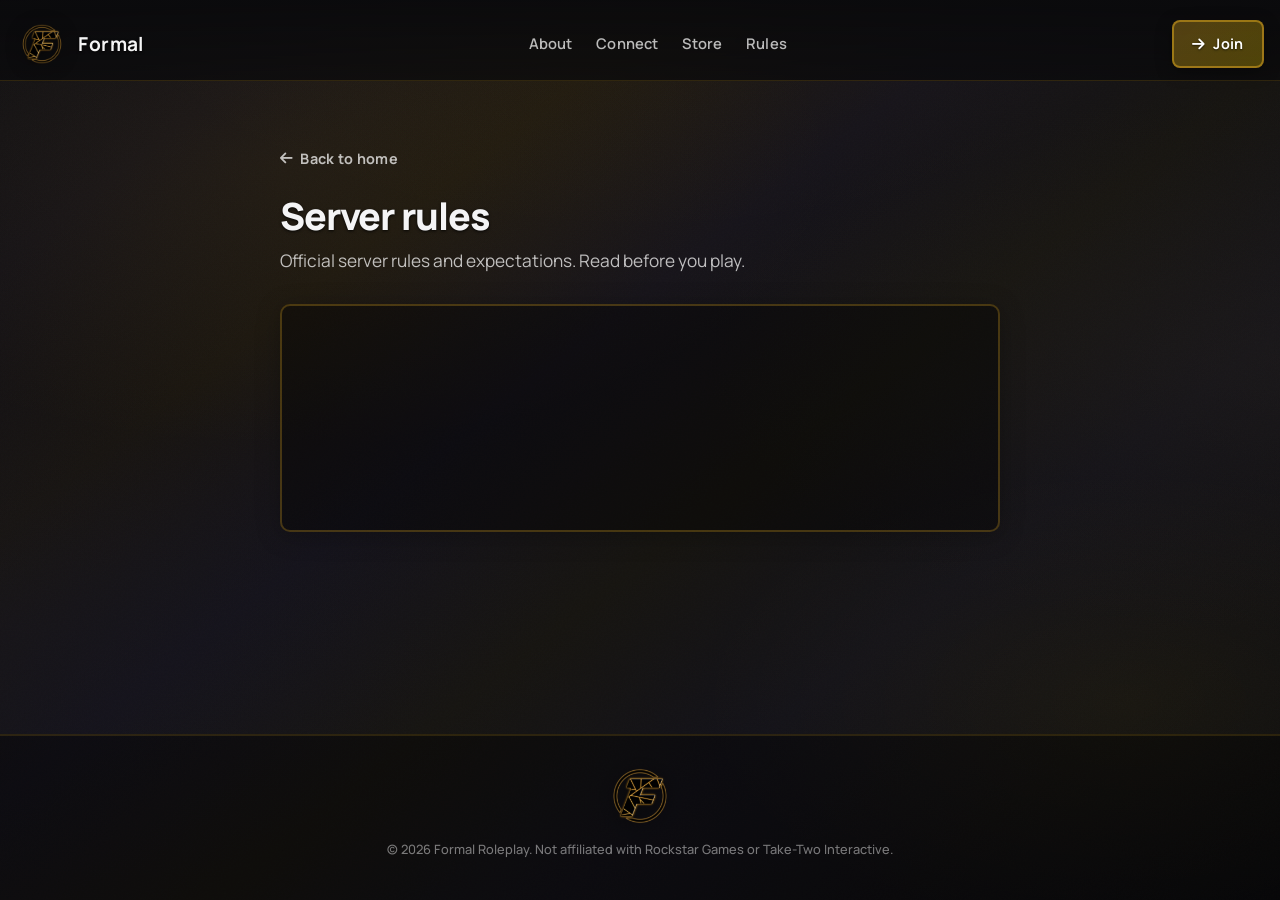
==== rules.html @ 228bdda8 "Initial commit" ====
<!DOCTYPE html>
<html lang="en">
<head>
    <meta charset="UTF-8">
    <meta name="viewport" content="width=device-width, initial-scale=1.0">
    <title>Rules — Formal</title>
    <link rel="preconnect" href="https://fonts.googleapis.com">
    <link rel="preconnect" href="https://fonts.gstatic.com" crossorigin>
    <link href="https://fonts.googleapis.com/css2?family=Manrope:wght@300;400;500;600;700;800&display=swap" rel="stylesheet">
    <link rel="stylesheet" href="https://cdnjs.cloudflare.com/ajax/libs/font-awesome/6.4.0/css/all.min.css">
    <link rel="stylesheet" href="styles.css">
</head>
<body>
    <div class="page-bg" aria-hidden="true"></div>
    <div class="grain" aria-hidden="true"></div>

    <header class="site-header">
        <a class="brand" href="index.html">
            <img src="formal-logo.png" alt="Formal" class="brand-logo" width="140" height="56" decoding="async">
            <span class="brand-text">Formal</span>
        </a>
        <nav class="nav" aria-label="Primary">
            <a href="index.html#about">About</a>
            <a href="index.html#connect">Connect</a>
            <a href="https://formal-roleplay.tebex.io/" target="_blank" rel="noopener noreferrer">Store</a>
            <a href="rules.html" aria-current="page">Rules</a>
        </nav>
        <a class="btn btn-primary nav-cta" href="index.html#connect"><i class="fas fa-arrow-right"></i> Join</a>
    </header>

    <main class="rules-page" id="top">
        <section class="section">
            <div class="section-inner rules-inner">
                <a class="rules-back" href="index.html"><i class="fas fa-arrow-left"></i> Back to home</a>
                <h1 class="page-title">Server rules</h1>
                <p class="section-intro rules-lead">Official server rules and expectations. Read before you play.</p>
                <div class="rules-panel">
                    <div class="rules-panel__body"></div>
                </div>
            </div>
        </section>
    </main>

    <footer class="site-footer">
        <div class="footer-inner">
            <img src="formal-logo.png" alt="" class="footer-logo" decoding="async">
            <p class="footer-copy">&copy; <span id="y"></span> Formal Roleplay. Not affiliated with Rockstar Games or Take-Two Interactive.</p>
        </div>
    </footer>
    <script src="main.js"></script>
</body>
</html>
---- styles.css ----
:root {
    --gold: rgb(218, 165, 32);
    --gold-bright: rgb(255, 215, 0);
    --gold-dim: rgba(218, 165, 32, 0.35);
    --surface-0: rgba(20, 20, 25, 0.92);
    --surface-1: rgba(30, 30, 40, 0.88);
    --surface-2: rgba(0, 0, 0, 0.35);
    --text: #f4f4f5;
    --text-muted: rgba(255, 255, 255, 0.72);
    --border: rgba(255, 215, 0, 0.28);
    --radius-lg: 15px;
    --radius-md: 10px;
    --radius-sm: 8px;
    --font-sans: "Manrope", system-ui, sans-serif;
    --shadow-panel: 0 8px 32px rgba(0, 0, 0, 0.35), 0 2px 8px rgba(0, 0, 0, 0.2),
        inset 0 1px 0 rgba(255, 215, 0, 0.12), 0 0 24px rgba(255, 215, 0, 0.06);
    --hero-surface: #0c0b09;
    --hero-ink: #faf8f5;
    --hero-ink-soft: rgba(250, 248, 245, 0.7);
    --hero-line: rgba(218, 165, 32, 0.35);
    --hero-accent: rgb(255, 215, 0);
    --hero-accent-deep: rgb(218, 165, 32);
    --safe-x: max(1rem, env(safe-area-inset-left, 0px));
    --safe-r: max(1rem, env(safe-area-inset-right, 0px));
    --safe-t: max(0.5rem, env(safe-area-inset-top, 0px));
    --safe-b: max(0.5rem, env(safe-area-inset-bottom, 0px));
}

* {
    margin: 0;
    padding: 0;
    box-sizing: border-box;
}

html {
    scroll-behavior: smooth;
}

body {
    font-family: var(--font-sans);
    font-weight: 400;
    color: var(--text);
    background: #0a0a0c;
    min-height: 100vh;
    min-height: 100dvh;
    line-height: 1.6;
    overflow-x: hidden;
    text-rendering: optimizeLegibility;
    -webkit-font-smoothing: antialiased;
    display: flex;
    flex-direction: column;
}

main {
    flex: 1 0 auto;
    width: 100%;
}

.page-bg {
    flex: none;
    position: fixed;
    inset: 0;
    z-index: -2;
    background:
        radial-gradient(ellipse 100% 80% at 50% -10%, rgba(218, 165, 32, 0.06), transparent 45%),
        radial-gradient(ellipse 90% 60% at 100% 40%, rgba(40, 35, 28, 0.35), transparent 50%),
        radial-gradient(ellipse 85% 55% at 0% 70%, rgba(22, 22, 32, 0.4), transparent 52%),
        linear-gradient(
            142deg,
            #0e0e12 0%,
            #121016 14%,
            #18140f 28%,
            #14121a 42%,
            #161410 56%,
            #121118 70%,
            #0f0e11 84%,
            #0a0a0d 100%
        );
}

.page-bg::after {
    content: "";
    position: absolute;
    inset: 0;
    background: radial-gradient(ellipse 75% 55% at 22% 18%, rgba(218, 165, 32, 0.07), transparent 58%),
        radial-gradient(ellipse 65% 50% at 88% 78%, rgba(255, 215, 0, 0.045), transparent 52%);
    pointer-events: none;
}

.grain {
    flex: none;
    position: fixed;
    inset: 0;
    z-index: -1;
    opacity: 0.018;
    background-image: url("data:image/svg+xml,%3Csvg viewBox='0 0 512 512' xmlns='http://www.w3.org/2000/svg'%3E%3Cfilter id='n'%3E%3CfeTurbulence type='fractalNoise' baseFrequency='0.32' numOctaves='3' stitchTiles='stitch'/%3E%3C/filter%3E%3Crect width='100%25' height='100%25' filter='url(%23n)'/%3E%3C/svg%3E");
    background-size: 280px 280px;
    pointer-events: none;
}

a {
    color: inherit;
    text-decoration: none;
}

.site-header {
    flex-shrink: 0;
    position: sticky;
    top: 0;
    z-index: 100;
    display: flex;
    align-items: center;
    justify-content: space-between;
    flex-wrap: wrap;
    gap: 0.75rem 1rem;
    padding: calc(0.75rem + var(--safe-t)) var(--safe-r) 0.75rem var(--safe-x);
    background: linear-gradient(180deg, rgba(10, 10, 12, 0.95), rgba(10, 10, 12, 0.75));
    border-bottom: 1px solid rgba(218, 165, 32, 0.18);
    backdrop-filter: blur(12px);
}

.brand {
    display: flex;
    align-items: center;
    gap: 0.65rem;
}

.brand-logo {
    height: 40px;
    width: auto;
    object-fit: contain;
    filter: drop-shadow(0 2px 8px rgba(0, 0, 0, 0.5));
}

.brand-text {
    font-family: var(--font-sans);
    font-size: 1.2rem;
    font-weight: 700;
    letter-spacing: 0.02em;
    text-shadow: 0 1px 3px rgba(0, 0, 0, 0.8);
}

.nav {
    display: flex;
    align-items: center;
    gap: clamp(0.65rem, 2vw, 1.5rem);
    flex-wrap: wrap;
    justify-content: center;
    flex: 1;
}

.nav a {
    font-size: clamp(0.8rem, 2.2vw, 0.92rem);
    font-weight: 600;
    letter-spacing: 0.01em;
    color: var(--text-muted);
    transition: color 0.2s ease, text-shadow 0.2s ease;
    white-space: nowrap;
}

.nav a:hover {
    color: var(--text);
    text-shadow: 0 0 12px rgba(255, 215, 0, 0.25);
}

.nav-cta {
    font-family: var(--font-sans);
    font-size: 0.82rem;
    font-weight: 700;
    letter-spacing: 0.02em;
    padding: 0.55rem 1.05rem;
    min-height: 44px;
}

.btn {
    display: inline-flex;
    align-items: center;
    justify-content: center;
    gap: 0.5rem;
    padding: 0.65rem 1.15rem;
    border-radius: var(--radius-sm);
    font-family: var(--font-sans);
    font-size: 0.9rem;
    font-weight: 700;
    letter-spacing: 0.02em;
    cursor: pointer;
    border: 2px solid transparent;
    transition: transform 0.2s ease, box-shadow 0.2s ease, background 0.2s ease, border-color 0.2s ease;
    min-height: 44px;
}

.btn-lg {
    padding: 0.9rem 1.5rem;
    font-size: 0.95rem;
    border-radius: var(--radius-md);
}

.btn-primary {
    background: linear-gradient(135deg, rgba(218, 165, 32, 0.35) 0%, rgba(255, 215, 0, 0.28) 100%);
    border-color: rgba(218, 165, 32, 0.55);
    color: #fff;
    box-shadow: 0 4px 16px rgba(0, 0, 0, 0.35);
    text-shadow: 0 1px 2px rgba(0, 0, 0, 0.6);
}

.btn-primary:hover {
    transform: translateY(-2px);
    border-color: rgba(218, 165, 32, 0.85);
    box-shadow: 0 8px 24px rgba(0, 0, 0, 0.45), 0 0 24px rgba(218, 165, 32, 0.25);
}

.btn-outline {
    background: rgba(0, 0, 0, 0.35);
    border-color: var(--gold-dim);
    color: var(--text);
}

.btn-outline:hover {
    background: rgba(0, 0, 0, 0.5);
    border-color: rgba(218, 165, 32, 0.55);
    box-shadow: 0 0 16px rgba(218, 165, 32, 0.15);
    transform: translateY(-2px);
}

.hero-modern {
    position: relative;
    isolation: isolate;
    min-height: min(92vh, 880px);
    display: flex;
    align-items: center;
    padding: calc(2rem + var(--safe-t)) var(--safe-r) calc(3rem + var(--safe-b)) var(--safe-x);
    overflow-x: hidden;
    overflow-y: visible;
    background: var(--hero-surface);
    color: var(--hero-ink);
}

.hero-modern__ambient {
    position: absolute;
    inset: 0;
    z-index: 0;
    background:
        radial-gradient(ellipse 120% 80% at 12% 8%, rgba(218, 165, 32, 0.16), transparent 52%),
        radial-gradient(ellipse 90% 70% at 92% 88%, rgba(255, 215, 0, 0.08), transparent 48%),
        linear-gradient(165deg, #080706 0%, #12100c 42%, #0c0b09 100%);
}

.hero-modern__grid {
    position: absolute;
    inset: 0;
    z-index: 0;
    opacity: 0.55;
    background-image:
        repeating-linear-gradient(
            0deg,
            transparent,
            transparent 83px,
            rgba(218, 165, 32, 0.045) 83px,
            rgba(218, 165, 32, 0.045) 84px
        ),
        repeating-linear-gradient(
            90deg,
            transparent,
            transparent 83px,
            rgba(218, 165, 32, 0.045) 83px,
            rgba(218, 165, 32, 0.045) 84px
        );
    mask-image: linear-gradient(to bottom, rgba(0, 0, 0, 0.95) 0%, rgba(0, 0, 0, 0.75) 45%, transparent 78%);
    filter: blur(0.35px);
    transform: translateZ(0);
}

.hero-modern__inner {
    position: relative;
    z-index: 1;
    width: 100%;
    max-width: 1120px;
    margin: 0 auto;
    display: grid;
    grid-template-columns: 1fr;
    gap: clamp(2rem, 5vw, 3.5rem);
    align-items: center;
    animation: hero-in 0.85s cubic-bezier(0.22, 1, 0.36, 1) both;
}

@keyframes hero-in {
    from {
        opacity: 0;
        transform: translateY(20px);
    }
    to {
        opacity: 1;
        transform: translateY(0);
    }
}

@media (min-width: 900px) {
    .hero-modern__inner {
        grid-template-columns: minmax(0, 1.05fr) minmax(0, 0.95fr);
        gap: 3rem;
    }
}

.hero-modern__copy {
    max-width: 36rem;
}

.hero-modern__tag {
    display: inline-flex;
    align-items: center;
    gap: 0.5rem;
    font-family: var(--font-sans);
    font-size: 0.72rem;
    font-weight: 700;
    letter-spacing: 0.14em;
    text-transform: uppercase;
    color: var(--hero-ink-soft);
    margin-bottom: 1.25rem;
}

.hero-modern__tag-dot {
    width: 6px;
    height: 6px;
    border-radius: 50%;
    background: linear-gradient(135deg, var(--hero-accent-deep), var(--hero-accent));
    box-shadow: 0 0 14px rgba(255, 215, 0, 0.45);
}

.hero-modern__title {
    font-family: var(--font-sans);
    font-weight: 800;
    letter-spacing: -0.045em;
    line-height: 0.95;
    margin-bottom: 1.1rem;
}

.hero-modern__title-pre {
    display: block;
    font-size: clamp(1.35rem, 3.5vw, 1.65rem);
    font-weight: 600;
    letter-spacing: -0.02em;
    color: var(--hero-ink-soft);
    margin-bottom: 0.35rem;
}

.hero-modern__title-main {
    display: block;
    font-size: clamp(3.1rem, 12vw, 4.75rem);
    background: linear-gradient(120deg, #fffef9 8%, #f5e6c8 35%, rgb(255, 215, 0) 68%, rgb(218, 165, 32) 100%);
    background-size: 140% 140%;
    -webkit-background-clip: text;
    background-clip: text;
    color: transparent;
    filter: drop-shadow(0 12px 36px rgba(0, 0, 0, 0.55));
}

@supports not (background-clip: text) {
    .hero-modern__title-main {
        color: var(--hero-ink);
        background: none;
        filter: none;
    }
}

.hero-modern__lead {
    font-family: var(--font-sans);
    font-size: clamp(1rem, 2.4vw, 1.125rem);
    font-weight: 400;
    line-height: 1.65;
    color: var(--hero-ink-soft);
    max-width: 38ch;
    margin-bottom: 1.75rem;
}

.hero-modern__actions {
    display: flex;
    flex-wrap: wrap;
    gap: 0.65rem;
    margin-bottom: 1.75rem;
}

.btn-hero {
    display: inline-flex;
    align-items: center;
    justify-content: center;
    gap: 0.5rem;
    font-family: var(--font-sans);
    font-size: 0.92rem;
    font-weight: 700;
    letter-spacing: 0.03em;
    padding: 0.9rem 1.35rem;
    min-height: 48px;
    border-radius: 999px;
    border: 1px solid transparent;
    transition: transform 0.2s ease, box-shadow 0.2s ease, background 0.2s ease, border-color 0.2s ease, color 0.2s ease;
}

.btn-hero--solid {
    background: linear-gradient(135deg, rgba(218, 165, 32, 0.95) 0%, rgba(255, 215, 0, 0.92) 100%);
    color: #1a1408;
    box-shadow: 0 10px 36px rgba(0, 0, 0, 0.4), 0 0 24px rgba(218, 165, 32, 0.2);
}

.btn-hero--solid:hover {
    transform: translateY(-2px);
    box-shadow: 0 16px 44px rgba(0, 0, 0, 0.45), 0 0 32px rgba(255, 215, 0, 0.25);
}

.btn-hero--ghost {
    background: rgba(0, 0, 0, 0.4);
    color: var(--hero-ink);
    border-color: var(--hero-line);
    backdrop-filter: blur(8px);
}

.btn-hero--ghost:hover {
    border-color: rgba(255, 215, 0, 0.55);
    background: rgba(20, 18, 14, 0.65);
    transform: translateY(-2px);
}

.hero-modern__meta {
    list-style: none;
    display: flex;
    flex-wrap: wrap;
    gap: 0.5rem 1rem;
    font-family: var(--font-sans);
    font-size: 0.78rem;
    font-weight: 600;
    letter-spacing: 0.06em;
    text-transform: uppercase;
    color: rgba(245, 230, 200, 0.75);
}

.hero-modern__meta li {
    display: inline-flex;
    align-items: center;
    gap: 0.4rem;
}

.hero-modern__meta li::before {
    content: "";
    width: 4px;
    height: 4px;
    border-radius: 50%;
    background: var(--gold-bright);
    opacity: 0.9;
    box-shadow: 0 0 8px rgba(255, 215, 0, 0.4);
}

.hero-modern__visual {
    display: flex;
    justify-content: center;
    align-items: center;
}

.hero-modern__frame {
    position: relative;
    width: min(100%, 420px);
    margin-bottom: 0;
    padding: 1px;
    border-radius: 24px;
    background: linear-gradient(135deg, rgba(255, 215, 0, 0.45), rgba(218, 165, 32, 0.4), rgba(90, 75, 40, 0.35));
    box-shadow:
        0 24px 64px rgba(0, 0, 0, 0.45),
        0 0 0 1px rgba(255, 215, 0, 0.12) inset;
}

.hero-modern__frame-inner {
    border-radius: 23px;
    background: linear-gradient(165deg, rgba(28, 24, 18, 0.75) 0%, rgba(14, 12, 10, 0.95) 100%);
    padding: clamp(1.75rem, 4vw, 2.5rem);
    display: flex;
    align-items: center;
    justify-content: center;
    min-height: min(42vw, 240px);
}

@media (min-width: 900px) {
    .hero-modern__frame {
        margin-bottom: 1.75rem;
    }

    .hero-modern__frame-inner {
        min-height: 280px;
    }
}

.hero-modern__logo {
    width: 100%;
    max-width: 320px;
    height: auto;
    object-fit: contain;
    filter: drop-shadow(0 8px 32px rgba(0, 0, 0, 0.4));
}

.hero-modern__frame-caption {
    position: absolute;
    left: 50%;
    bottom: -0.5rem;
    transform: translate(-50%, 100%);
    font-family: var(--font-sans);
    font-size: 0.7rem;
    font-weight: 600;
    letter-spacing: 0.2em;
    text-transform: uppercase;
    color: rgba(218, 165, 32, 0.75);
    white-space: nowrap;
}

@media (max-width: 899px) {
    .hero-modern__visual {
        order: -1;
    }

    .hero-modern__frame {
        margin-bottom: 0;
        width: min(100%, 360px);
    }

    .hero-modern__frame-caption {
        position: static;
        transform: none;
        text-align: center;
        margin-top: 1rem;
        letter-spacing: 0.16em;
    }
}

.section {
    padding: clamp(2.5rem, 6vw, 4rem) max(var(--safe-x), clamp(1rem, 4vw, 2.5rem));
}

.section-alt {
    background: linear-gradient(180deg, rgba(0, 0, 0, 0.2), rgba(0, 0, 0, 0.35));
    border-top: 1px solid rgba(218, 165, 32, 0.12);
    border-bottom: 1px solid rgba(218, 165, 32, 0.12);
}

.section-inner {
    max-width: 960px;
    margin: 0 auto;
}

.section-title {
    font-family: var(--font-sans);
    font-size: clamp(1.6rem, 3.2vw, 2.05rem);
    font-weight: 800;
    letter-spacing: -0.03em;
    line-height: 1.2;
    text-shadow: 0 1px 3px rgba(0, 0, 0, 0.8);
    margin-bottom: 0.75rem;
}

.section-intro {
    font-family: var(--font-sans);
    color: var(--text-muted);
    font-size: clamp(0.98rem, 2vw, 1.08rem);
    max-width: 60ch;
    margin-bottom: 2rem;
    font-weight: 400;
    line-height: 1.65;
}

.card-grid {
    display: grid;
    grid-template-columns: 1fr;
    gap: 1rem;
}

@media (min-width: 640px) {
    .card-grid {
        grid-template-columns: repeat(3, 1fr);
    }
}

.feature-card {
    padding: 1.35rem;
    background: rgba(0, 0, 0, 0.35);
    border: 2px solid rgba(218, 165, 32, 0.28);
    border-radius: var(--radius-md);
    transition: border-color 0.25s ease, box-shadow 0.25s ease, transform 0.25s ease;
}

.feature-card:hover {
    border-color: rgba(218, 165, 32, 0.55);
    box-shadow: 0 8px 28px rgba(0, 0, 0, 0.4), 0 0 20px rgba(218, 165, 32, 0.12);
    transform: translateY(-3px);
}

.feature-icon {
    width: 44px;
    height: 44px;
    display: flex;
    align-items: center;
    justify-content: center;
    margin-bottom: 0.85rem;
    border-radius: var(--radius-sm);
    background: linear-gradient(135deg, rgba(218, 165, 32, 0.25), rgba(255, 215, 0, 0.15));
    border: 1px solid rgba(218, 165, 32, 0.35);
    color: var(--gold-bright);
    font-size: 1.1rem;
}

.feature-card h3 {
    font-family: var(--font-sans);
    font-size: 1.02rem;
    font-weight: 700;
    letter-spacing: -0.01em;
    margin-bottom: 0.45rem;
    text-shadow: 0 1px 2px rgba(0, 0, 0, 0.6);
}

.feature-card p {
    font-family: var(--font-sans);
    font-size: 0.9rem;
    color: var(--text-muted);
    font-weight: 400;
    line-height: 1.55;
}

.text-link {
    color: var(--gold-bright);
    font-weight: 700;
    text-decoration: underline;
    text-decoration-color: rgba(218, 165, 32, 0.55);
    text-underline-offset: 0.2em;
    transition: color 0.2s ease, text-decoration-color 0.2s ease;
}

.text-link:hover {
    color: #fff;
    text-decoration-color: rgba(255, 215, 0, 0.85);
}

.rules-page {
    flex: 1;
    display: flex;
    flex-direction: column;
    min-height: 0;
}

.rules-page .section {
    flex: 1;
}

.rules-inner {
    max-width: 720px;
}

.rules-back {
    display: inline-flex;
    align-items: center;
    gap: 0.45rem;
    font-family: var(--font-sans);
    font-size: 0.9rem;
    font-weight: 700;
    letter-spacing: 0.02em;
    color: var(--text-muted);
    margin-bottom: 1.5rem;
    transition: color 0.2s ease;
}

.rules-back:hover {
    color: var(--gold-bright);
}

.page-title {
    font-family: var(--font-sans);
    font-size: clamp(1.85rem, 4vw, 2.35rem);
    font-weight: 800;
    letter-spacing: -0.03em;
    line-height: 1.15;
    text-shadow: 0 1px 3px rgba(0, 0, 0, 0.8);
    margin-bottom: 0.65rem;
}

.rules-lead {
    margin-bottom: 1.75rem;
    text-align: left;
}

.rules-panel {
    background: rgba(0, 0, 0, 0.35);
    border: 2px solid rgba(218, 165, 32, 0.28);
    border-radius: var(--radius-md);
    box-shadow: 0 4px 24px rgba(0, 0, 0, 0.25);
}

.rules-panel__body {
    min-height: 14rem;
    padding: clamp(1.25rem, 3vw, 1.75rem);
}

.connect-block {
    text-align: center;
}

.connect-block .section-title,
.connect-block .section-intro {
    margin-left: auto;
    margin-right: auto;
}

.connect-actions {
    display: flex;
    flex-wrap: wrap;
    gap: 0.75rem;
    justify-content: center;
    margin-bottom: 1rem;
}

.site-footer {
    flex-shrink: 0;
    padding: 2rem max(var(--safe-x), clamp(1rem, 4vw, 2.5rem)) calc(2rem + var(--safe-b));
    border-top: 2px solid rgba(218, 165, 32, 0.15);
    background: rgba(0, 0, 0, 0.35);
}

.footer-inner {
    max-width: 960px;
    margin: 0 auto;
    display: flex;
    flex-direction: column;
    align-items: center;
    gap: 1rem;
    text-align: center;
}

.footer-logo {
    display: block;
    height: clamp(44px, 10vw, 56px);
    width: auto;
    max-width: min(280px, 88vw);
    object-fit: contain;
    object-position: center;
    opacity: 0.92;
    filter: drop-shadow(0 2px 8px rgba(0, 0, 0, 0.4));
}

.footer-copy {
    font-family: var(--font-sans);
    font-size: 0.8rem;
    font-weight: 500;
    color: rgba(255, 255, 255, 0.45);
    max-width: 40rem;
    line-height: 1.55;
}

@media (max-width: 767px) {
    .nav-cta span {
        display: none;
    }

    .nav-cta {
        padding: 0.5rem 0.75rem;
    }

    .site-header .nav {
        order: 3;
        width: 100%;
        justify-content: center;
        padding-top: 0.45rem;
        border-top: 1px solid rgba(218, 165, 32, 0.12);
    }

    .brand-text {
        font-size: 1.05rem;
    }

    .brand-logo {
        height: 36px;
    }

    .hero-modern {
        min-height: auto;
        padding-top: calc(1.25rem + var(--safe-t));
        padding-bottom: calc(2.75rem + var(--safe-b));
    }

    .hero-modern__inner {
        gap: 1.75rem;
    }

    .hero-modern__actions {
        flex-direction: column;
        align-items: stretch;
    }

    .btn-hero {
        width: 100%;
        max-width: 100%;
    }

    .hero-modern__meta {
        flex-direction: column;
        align-items: flex-start;
        gap: 0.65rem;
    }

    .section-inner {
        padding-left: 0;
        padding-right: 0;
    }

    .connect-actions {
        flex-direction: column;
        align-items: stretch;
    }

    .connect-actions .btn {
        width: 100%;
        justify-content: center;
    }
}

@media (max-width: 380px) {
    .hero-modern__title-main {
        font-size: clamp(2.65rem, 14vw, 3.4rem);
    }

    .nav a {
        font-size: 0.76rem;
    }
}
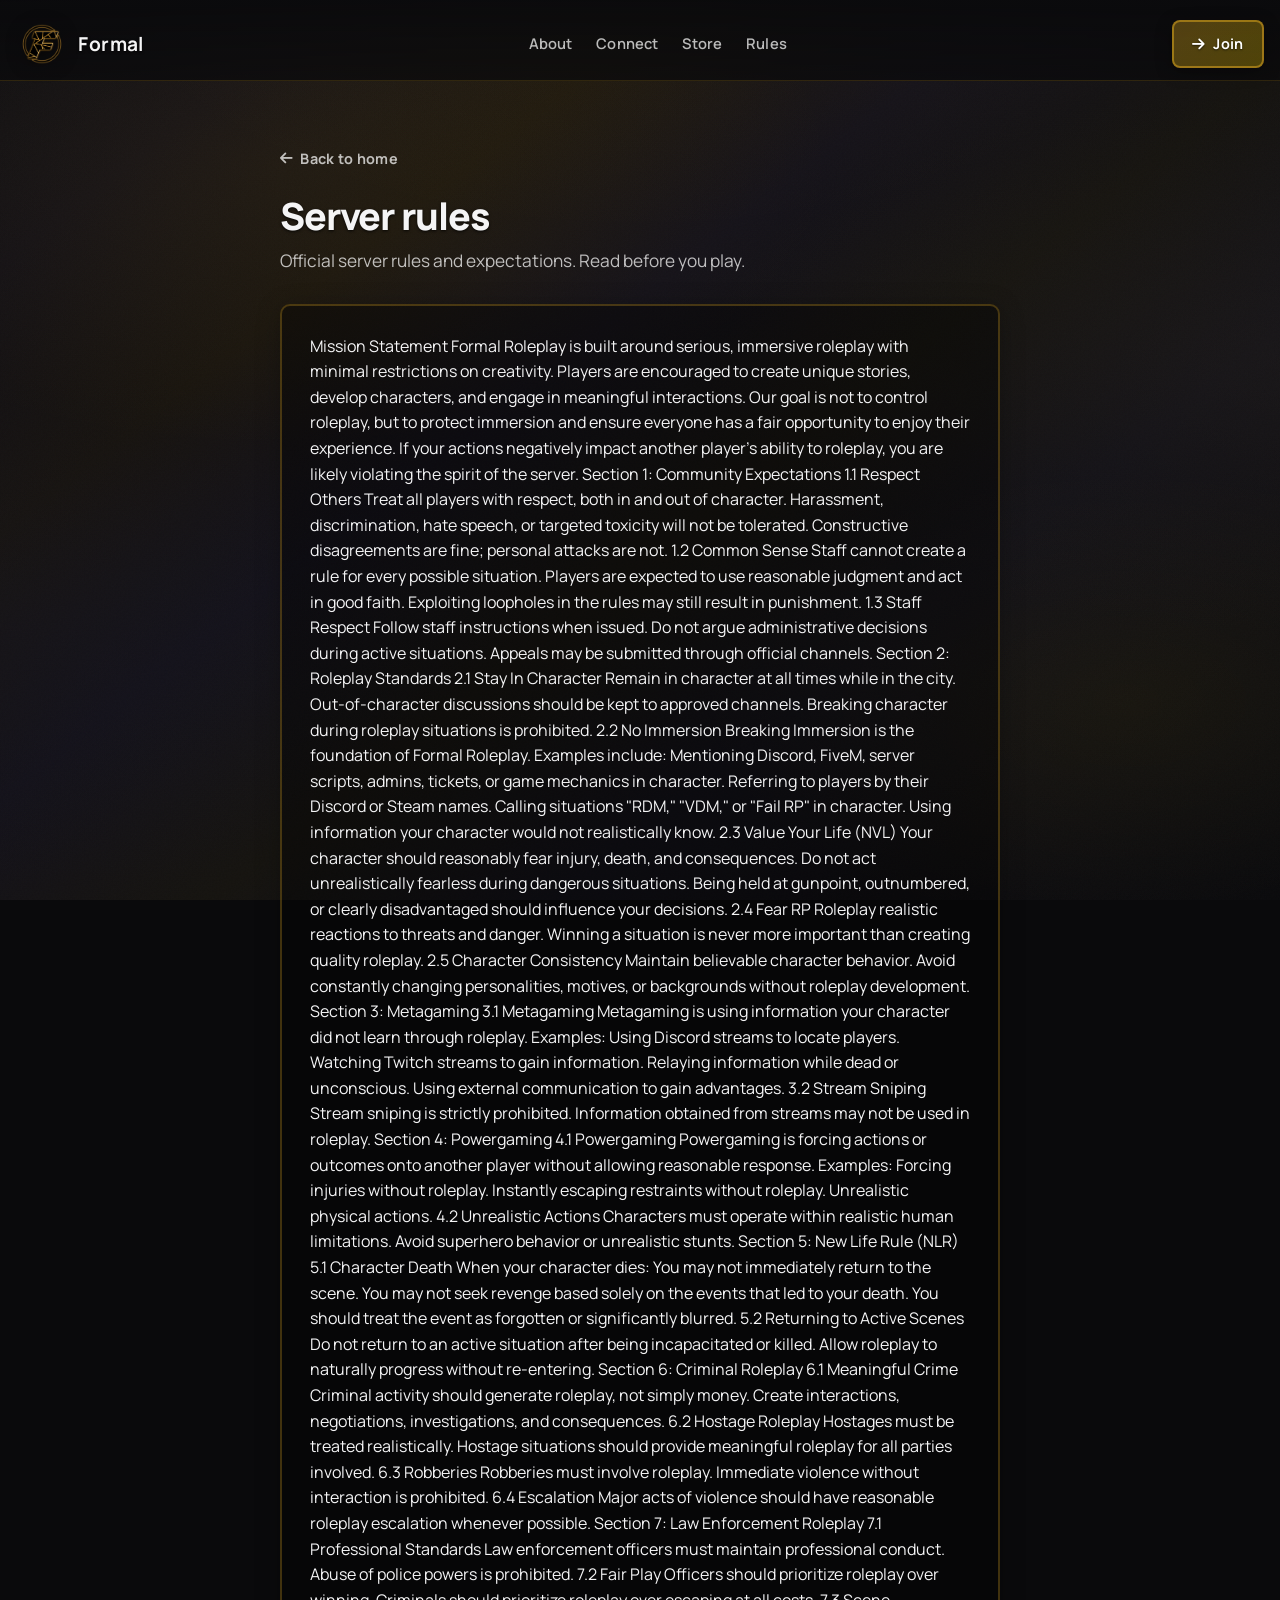
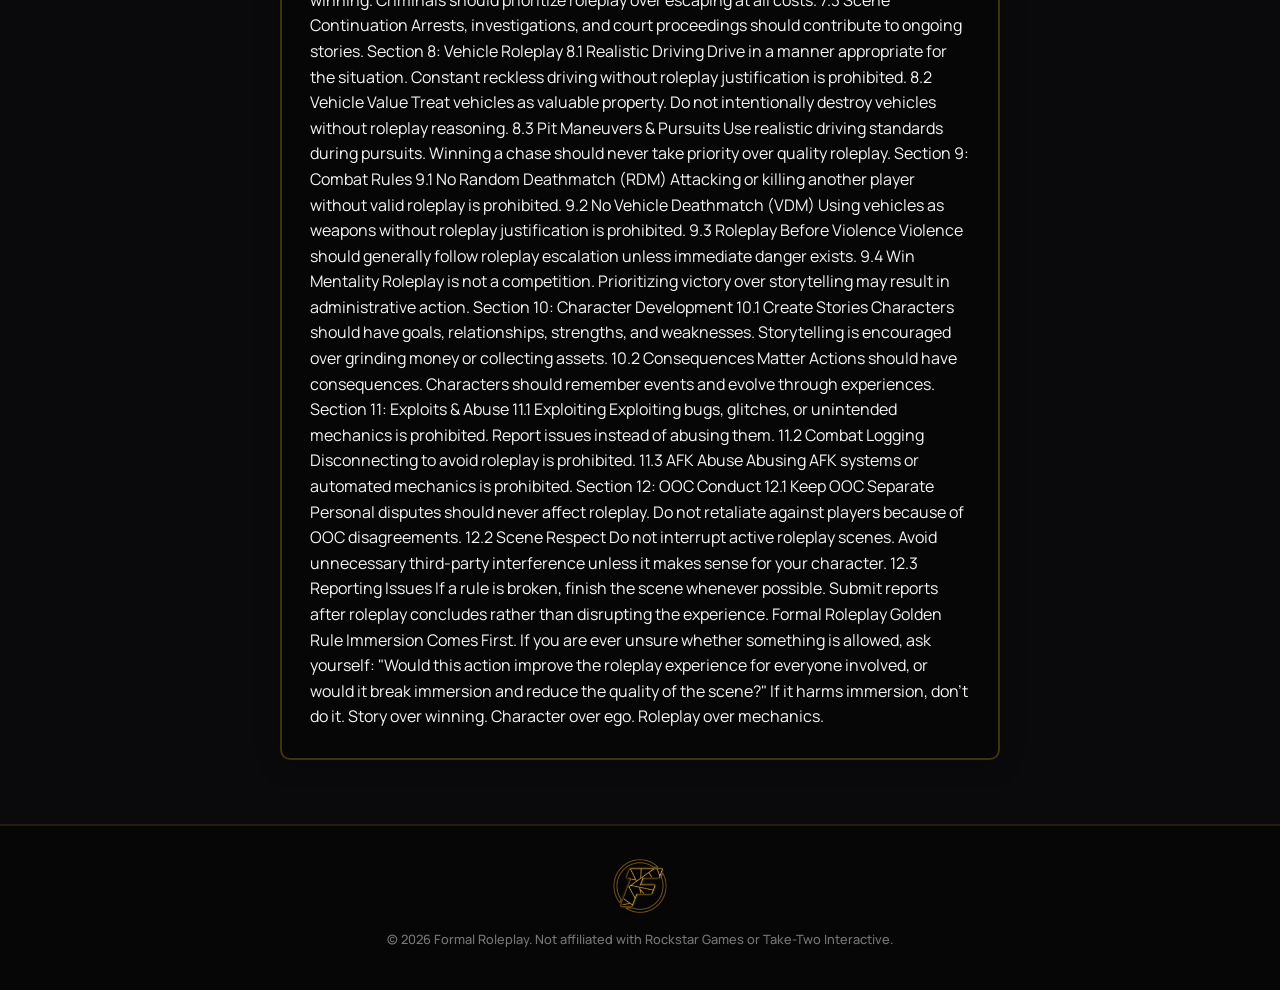
==== commit 80c997ab: "update rules" ====
--- a/rules.html
+++ b/rules.html
@@ -4,6 +4,8 @@
     <meta charset="UTF-8">
     <meta name="viewport" content="width=device-width, initial-scale=1.0">
     <title>Rules — Formal</title>
+    <link rel="icon" type="image/png" href="formal-logo.png">
+    <link rel="apple-touch-icon" href="formal-logo.png">
     <link rel="preconnect" href="https://fonts.googleapis.com">
     <link rel="preconnect" href="https://fonts.gstatic.com" crossorigin>
     <link href="https://fonts.googleapis.com/css2?family=Manrope:wght@300;400;500;600;700;800&display=swap" rel="stylesheet">
@@ -35,7 +37,162 @@
                 <h1 class="page-title">Server rules</h1>
                 <p class="section-intro rules-lead">Official server rules and expectations. Read before you play.</p>
                 <div class="rules-panel">
-                    <div class="rules-panel__body"></div>
+                    <div class="rules-panel__body">
+                        Mission Statement
+                        Formal Roleplay is built around serious, immersive roleplay with minimal restrictions on creativity. Players are encouraged to create unique stories, develop characters, and engage in meaningful interactions. Our goal is not to control roleplay, but to protect immersion and ensure everyone has a fair opportunity to enjoy their experience.
+                        If your actions negatively impact another player's ability to roleplay, you are likely violating the spirit of the server.
+
+                        Section 1: Community Expectations
+                        1.1 Respect Others
+                        Treat all players with respect, both in and out of character.
+                        Harassment, discrimination, hate speech, or targeted toxicity will not be tolerated.
+                        Constructive disagreements are fine; personal attacks are not.
+                        1.2 Common Sense
+                        Staff cannot create a rule for every possible situation.
+                        Players are expected to use reasonable judgment and act in good faith.
+                        Exploiting loopholes in the rules may still result in punishment.
+                        1.3 Staff Respect
+                        Follow staff instructions when issued.
+                        Do not argue administrative decisions during active situations.
+                        Appeals may be submitted through official channels.
+
+                        Section 2: Roleplay Standards
+                        2.1 Stay In Character
+                        Remain in character at all times while in the city.
+                        Out-of-character discussions should be kept to approved channels.
+                        Breaking character during roleplay situations is prohibited.
+                        2.2 No Immersion Breaking
+                        Immersion is the foundation of Formal Roleplay.
+                        Examples include:
+                        Mentioning Discord, FiveM, server scripts, admins, tickets, or game mechanics in character.
+                        Referring to players by their Discord or Steam names.
+                        Calling situations "RDM," "VDM," or "Fail RP" in character.
+                        Using information your character would not realistically know.
+                        2.3 Value Your Life (NVL)
+                        Your character should reasonably fear injury, death, and consequences.
+                        Do not act unrealistically fearless during dangerous situations.
+                        Being held at gunpoint, outnumbered, or clearly disadvantaged should influence your decisions.
+                        2.4 Fear RP
+                        Roleplay realistic reactions to threats and danger.
+                        Winning a situation is never more important than creating quality roleplay.
+                        2.5 Character Consistency
+                        Maintain believable character behavior.
+                        Avoid constantly changing personalities, motives, or backgrounds without roleplay development.
+
+                        Section 3: Metagaming
+                        3.1 Metagaming
+                        Metagaming is using information your character did not learn through roleplay.
+                        Examples:
+                        Using Discord streams to locate players.
+                        Watching Twitch streams to gain information.
+                        Relaying information while dead or unconscious.
+                        Using external communication to gain advantages.
+                        3.2 Stream Sniping
+                        Stream sniping is strictly prohibited.
+                        Information obtained from streams may not be used in roleplay.
+
+                        Section 4: Powergaming
+                        4.1 Powergaming
+                        Powergaming is forcing actions or outcomes onto another player without allowing reasonable response.
+                        Examples:
+                        Forcing injuries without roleplay.
+                        Instantly escaping restraints without roleplay.
+                        Unrealistic physical actions.
+                        4.2 Unrealistic Actions
+                        Characters must operate within realistic human limitations.
+                        Avoid superhero behavior or unrealistic stunts.
+
+                        Section 5: New Life Rule (NLR)
+                        5.1 Character Death
+                        When your character dies:
+                        You may not immediately return to the scene.
+                        You may not seek revenge based solely on the events that led to your death.
+                        You should treat the event as forgotten or significantly blurred.
+                        5.2 Returning to Active Scenes
+                        Do not return to an active situation after being incapacitated or killed.
+                        Allow roleplay to naturally progress without re-entering.
+
+                        Section 6: Criminal Roleplay
+                        6.1 Meaningful Crime
+                        Criminal activity should generate roleplay, not simply money.
+                        Create interactions, negotiations, investigations, and consequences.
+                        6.2 Hostage Roleplay
+                        Hostages must be treated realistically.
+                        Hostage situations should provide meaningful roleplay for all parties involved.
+                        6.3 Robberies
+                        Robberies must involve roleplay.
+                        Immediate violence without interaction is prohibited.
+                        6.4 Escalation
+                        Major acts of violence should have reasonable roleplay escalation whenever possible.
+
+
+                        Section 7: Law Enforcement Roleplay
+                        7.1 Professional Standards
+                        Law enforcement officers must maintain professional conduct.
+                        Abuse of police powers is prohibited.
+                        7.2 Fair Play
+                        Officers should prioritize roleplay over winning.
+                        Criminals should prioritize roleplay over escaping at all costs.
+                        7.3 Scene Continuation
+                        Arrests, investigations, and court proceedings should contribute to ongoing stories.
+
+                        Section 8: Vehicle Roleplay
+                        8.1 Realistic Driving
+                        Drive in a manner appropriate for the situation.
+                        Constant reckless driving without roleplay justification is prohibited.
+                        8.2 Vehicle Value
+                        Treat vehicles as valuable property.
+                        Do not intentionally destroy vehicles without roleplay reasoning.
+                        8.3 Pit Maneuvers & Pursuits
+                        Use realistic driving standards during pursuits.
+                        Winning a chase should never take priority over quality roleplay.
+
+                        Section 9: Combat Rules
+                        9.1 No Random Deathmatch (RDM)
+                        Attacking or killing another player without valid roleplay is prohibited.
+                        9.2 No Vehicle Deathmatch (VDM)
+                        Using vehicles as weapons without roleplay justification is prohibited.
+                        9.3 Roleplay Before Violence
+                        Violence should generally follow roleplay escalation unless immediate danger exists.
+                        9.4 Win Mentality
+                        Roleplay is not a competition.
+                        Prioritizing victory over storytelling may result in administrative action.
+
+                        Section 10: Character Development
+                        10.1 Create Stories
+                        Characters should have goals, relationships, strengths, and weaknesses.
+                        Storytelling is encouraged over grinding money or collecting assets.
+                        10.2 Consequences Matter
+                        Actions should have consequences.
+                        Characters should remember events and evolve through experiences.
+
+                        Section 11: Exploits & Abuse
+                        11.1 Exploiting
+                        Exploiting bugs, glitches, or unintended mechanics is prohibited.
+                        Report issues instead of abusing them.
+                        11.2 Combat Logging
+                        Disconnecting to avoid roleplay is prohibited.
+                        11.3 AFK Abuse
+                        Abusing AFK systems or automated mechanics is prohibited.
+
+                        Section 12: OOC Conduct
+                        12.1 Keep OOC Separate
+                        Personal disputes should never affect roleplay.
+                        Do not retaliate against players because of OOC disagreements.
+                        12.2 Scene Respect
+                        Do not interrupt active roleplay scenes.
+                        Avoid unnecessary third-party interference unless it makes sense for your character.
+                        12.3 Reporting Issues
+                        If a rule is broken, finish the scene whenever possible.
+                        Submit reports after roleplay concludes rather than disrupting the experience.
+
+                        Formal Roleplay Golden Rule
+                        Immersion Comes First.
+                        If you are ever unsure whether something is allowed, ask yourself:
+                        "Would this action improve the roleplay experience for everyone involved, or would it break immersion and reduce the quality of the scene?"
+                        If it harms immersion, don't do it.
+                        Story over winning. Character over ego. Roleplay over mechanics.
+                    </div>
                 </div>
             </div>
         </section>
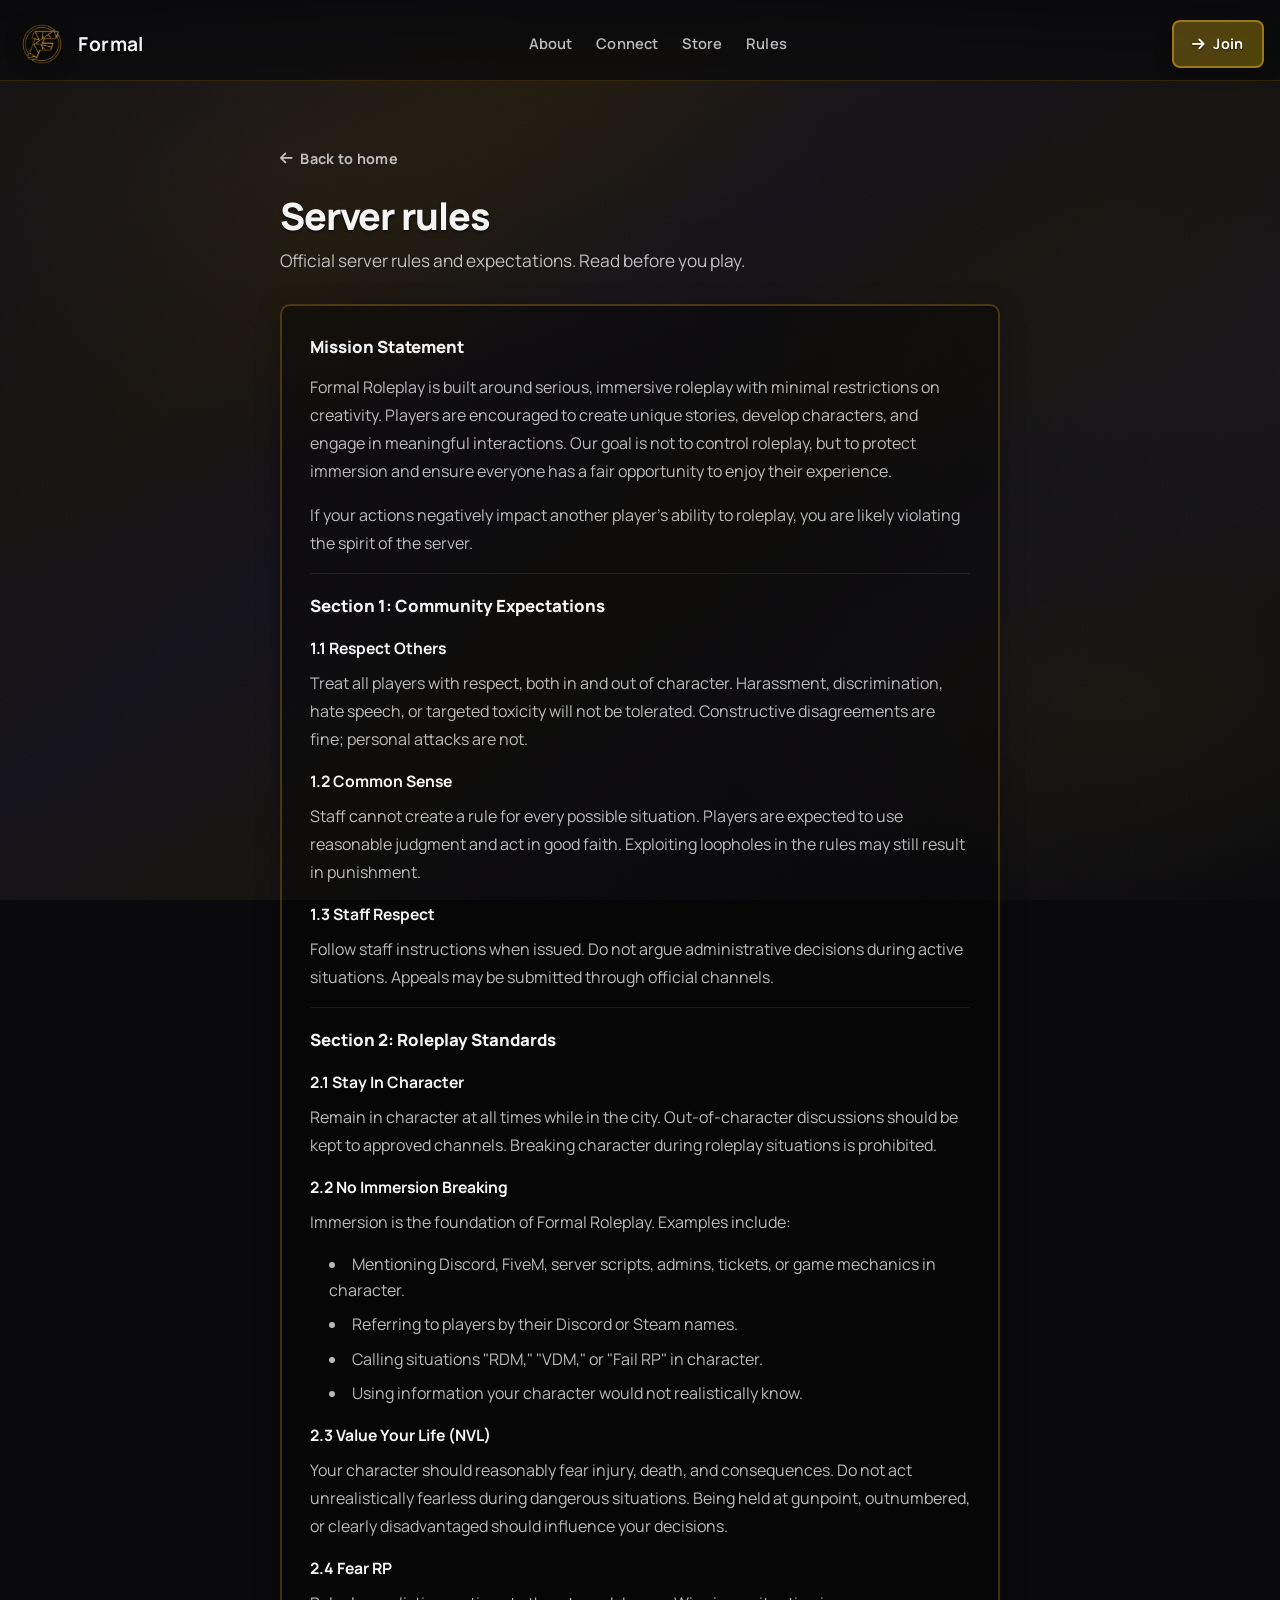
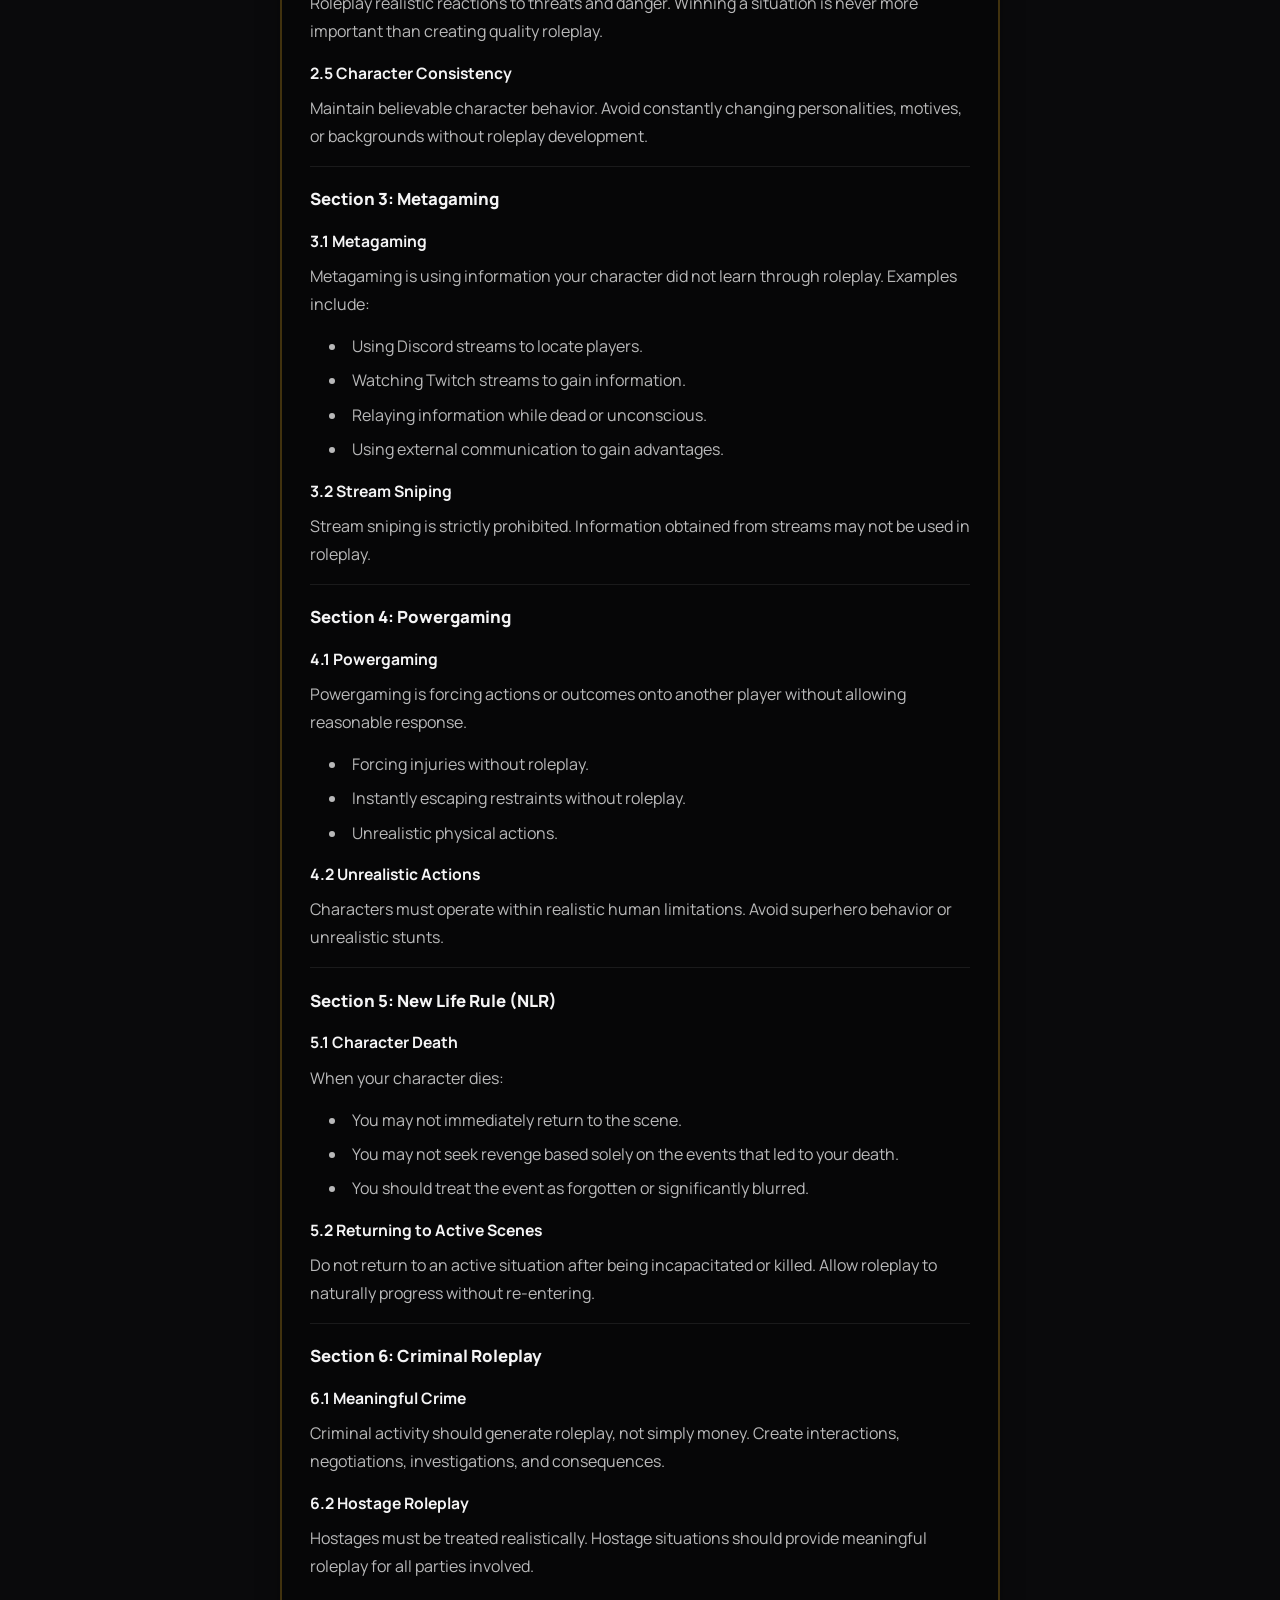
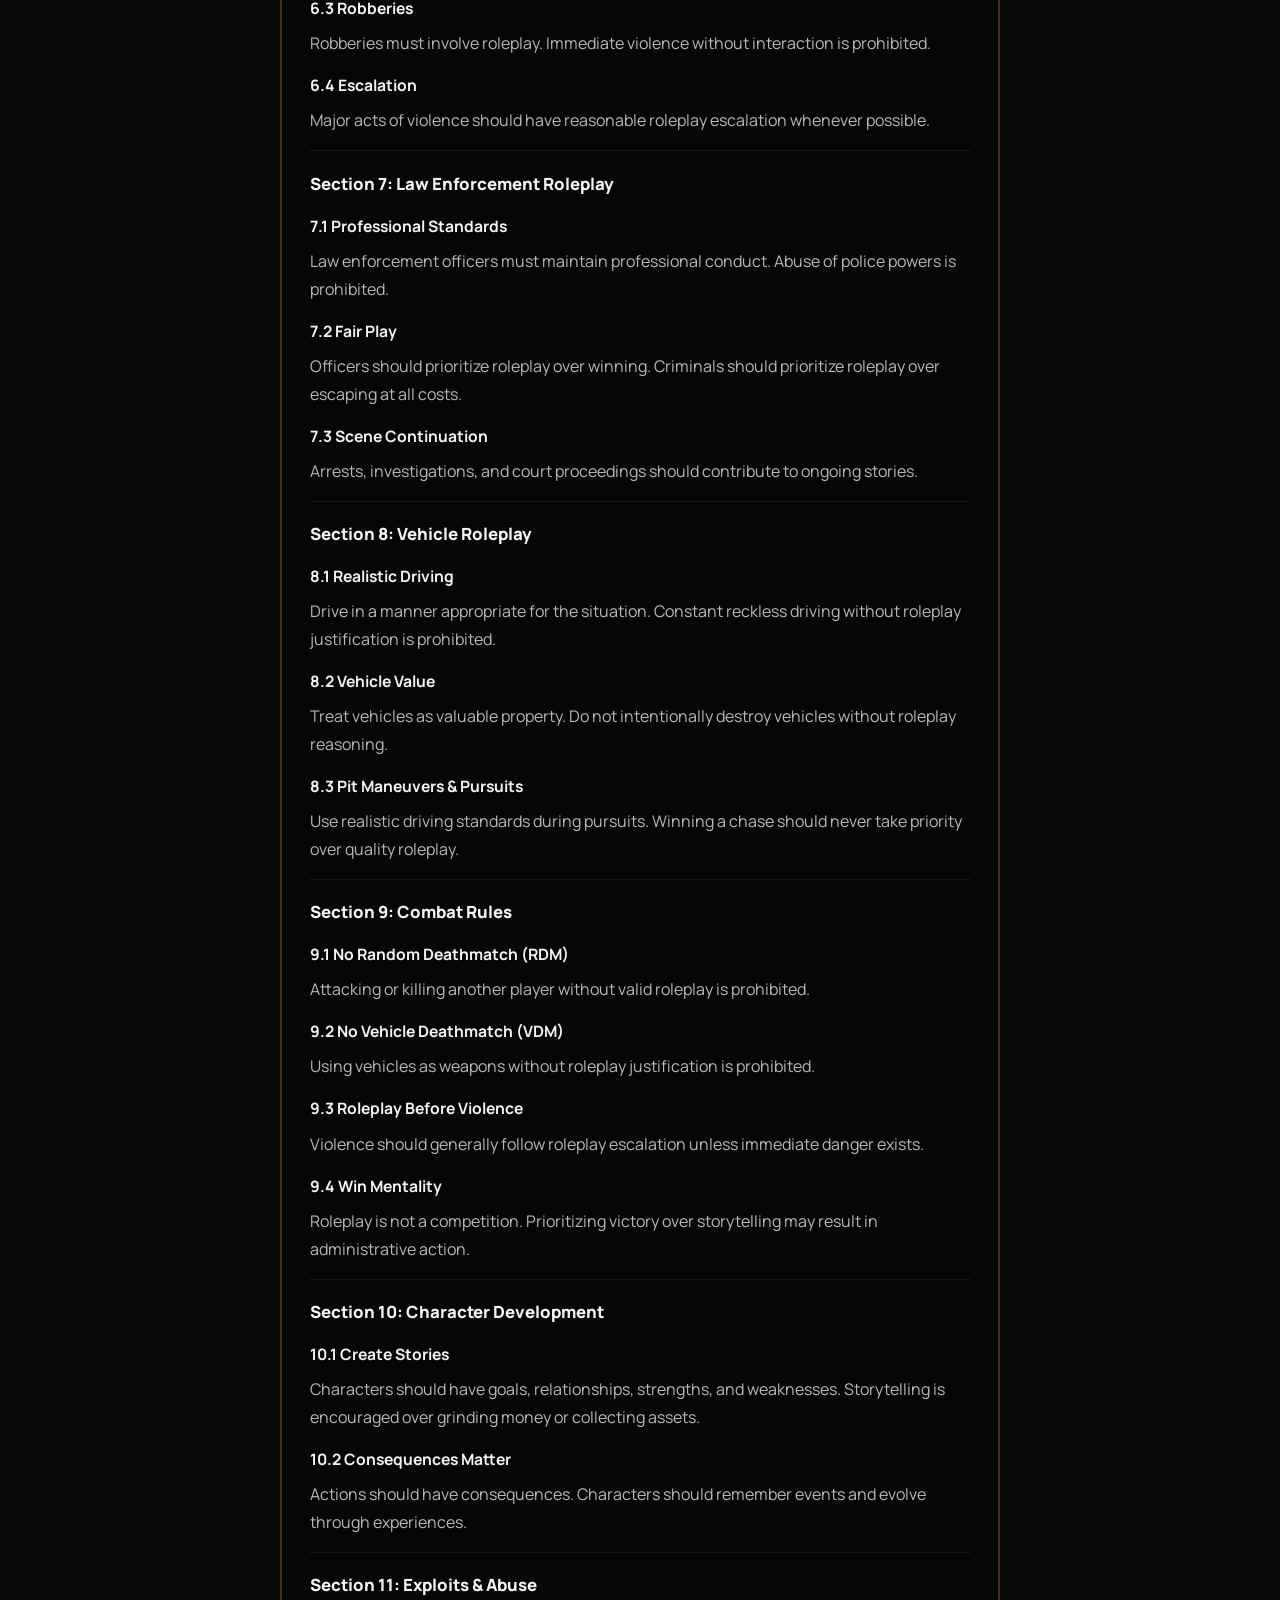
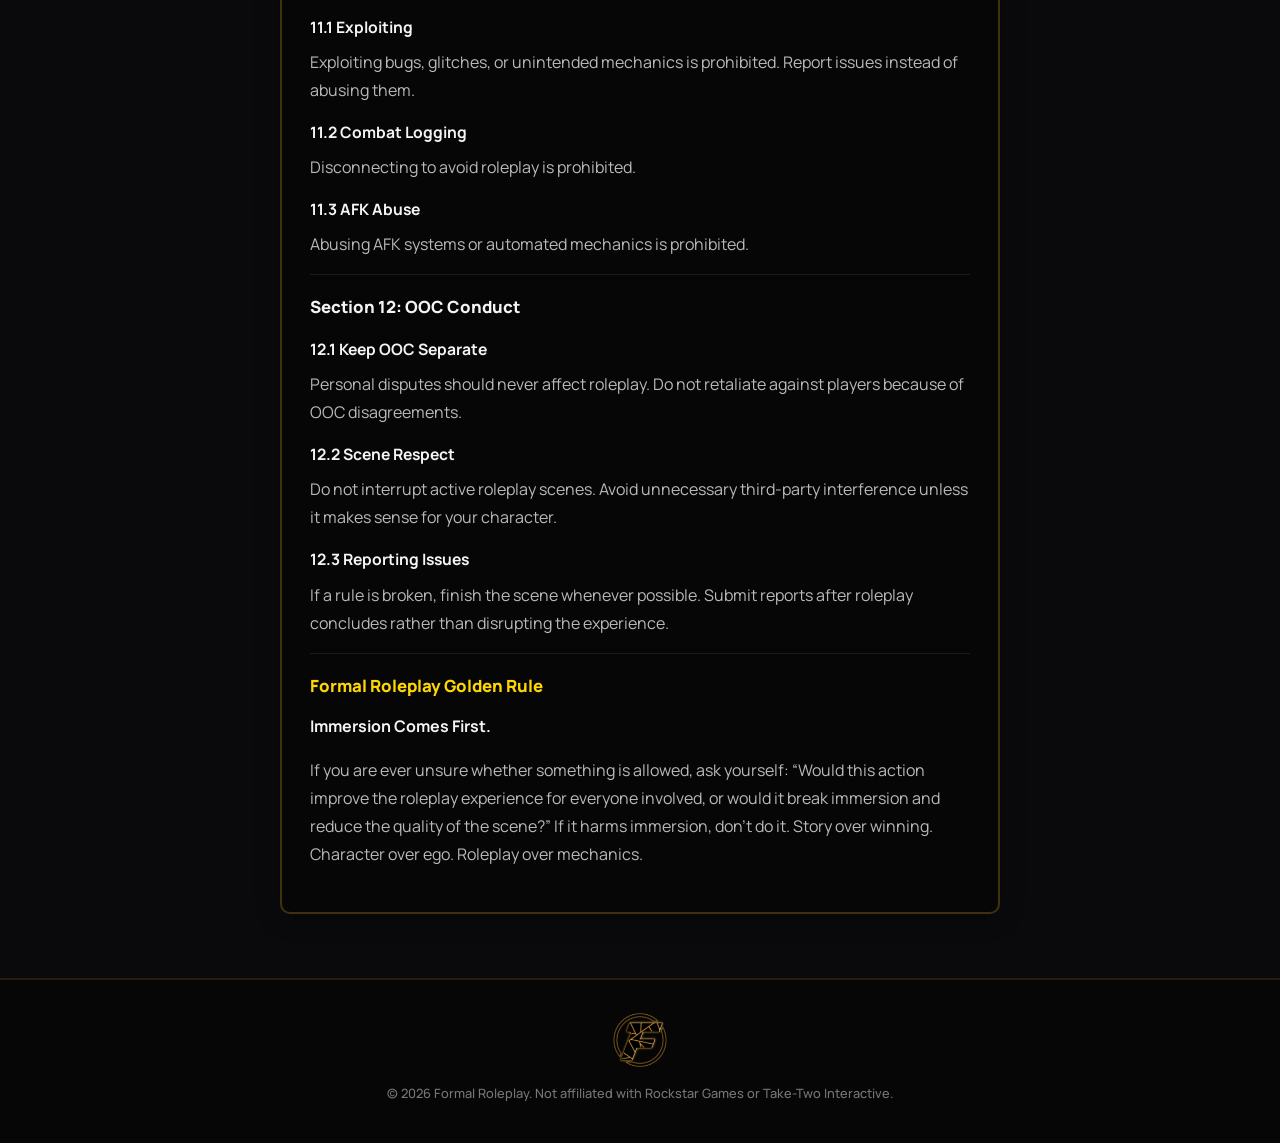
==== commit 8a8cfc40: "nice formatting" ====
--- a/rules.html
+++ b/rules.html
@@ -38,161 +38,234 @@
                 <p class="section-intro rules-lead">Official server rules and expectations. Read before you play.</p>
                 <div class="rules-panel">
                     <div class="rules-panel__body">
-                        Mission Statement
-                        Formal Roleplay is built around serious, immersive roleplay with minimal restrictions on creativity. Players are encouraged to create unique stories, develop characters, and engage in meaningful interactions. Our goal is not to control roleplay, but to protect immersion and ensure everyone has a fair opportunity to enjoy their experience.
-                        If your actions negatively impact another player's ability to roleplay, you are likely violating the spirit of the server.
-
-                        Section 1: Community Expectations
-                        1.1 Respect Others
-                        Treat all players with respect, both in and out of character.
-                        Harassment, discrimination, hate speech, or targeted toxicity will not be tolerated.
-                        Constructive disagreements are fine; personal attacks are not.
-                        1.2 Common Sense
-                        Staff cannot create a rule for every possible situation.
-                        Players are expected to use reasonable judgment and act in good faith.
-                        Exploiting loopholes in the rules may still result in punishment.
-                        1.3 Staff Respect
-                        Follow staff instructions when issued.
-                        Do not argue administrative decisions during active situations.
-                        Appeals may be submitted through official channels.
-
-                        Section 2: Roleplay Standards
-                        2.1 Stay In Character
-                        Remain in character at all times while in the city.
-                        Out-of-character discussions should be kept to approved channels.
-                        Breaking character during roleplay situations is prohibited.
-                        2.2 No Immersion Breaking
-                        Immersion is the foundation of Formal Roleplay.
-                        Examples include:
-                        Mentioning Discord, FiveM, server scripts, admins, tickets, or game mechanics in character.
-                        Referring to players by their Discord or Steam names.
-                        Calling situations "RDM," "VDM," or "Fail RP" in character.
-                        Using information your character would not realistically know.
-                        2.3 Value Your Life (NVL)
-                        Your character should reasonably fear injury, death, and consequences.
-                        Do not act unrealistically fearless during dangerous situations.
-                        Being held at gunpoint, outnumbered, or clearly disadvantaged should influence your decisions.
-                        2.4 Fear RP
-                        Roleplay realistic reactions to threats and danger.
-                        Winning a situation is never more important than creating quality roleplay.
-                        2.5 Character Consistency
-                        Maintain believable character behavior.
-                        Avoid constantly changing personalities, motives, or backgrounds without roleplay development.
-
-                        Section 3: Metagaming
-                        3.1 Metagaming
-                        Metagaming is using information your character did not learn through roleplay.
-                        Examples:
-                        Using Discord streams to locate players.
-                        Watching Twitch streams to gain information.
-                        Relaying information while dead or unconscious.
-                        Using external communication to gain advantages.
-                        3.2 Stream Sniping
-                        Stream sniping is strictly prohibited.
-                        Information obtained from streams may not be used in roleplay.
-
-                        Section 4: Powergaming
-                        4.1 Powergaming
-                        Powergaming is forcing actions or outcomes onto another player without allowing reasonable response.
-                        Examples:
-                        Forcing injuries without roleplay.
-                        Instantly escaping restraints without roleplay.
-                        Unrealistic physical actions.
-                        4.2 Unrealistic Actions
-                        Characters must operate within realistic human limitations.
-                        Avoid superhero behavior or unrealistic stunts.
-
-                        Section 5: New Life Rule (NLR)
-                        5.1 Character Death
-                        When your character dies:
-                        You may not immediately return to the scene.
-                        You may not seek revenge based solely on the events that led to your death.
-                        You should treat the event as forgotten or significantly blurred.
-                        5.2 Returning to Active Scenes
-                        Do not return to an active situation after being incapacitated or killed.
-                        Allow roleplay to naturally progress without re-entering.
-
-                        Section 6: Criminal Roleplay
-                        6.1 Meaningful Crime
-                        Criminal activity should generate roleplay, not simply money.
-                        Create interactions, negotiations, investigations, and consequences.
-                        6.2 Hostage Roleplay
-                        Hostages must be treated realistically.
-                        Hostage situations should provide meaningful roleplay for all parties involved.
-                        6.3 Robberies
-                        Robberies must involve roleplay.
-                        Immediate violence without interaction is prohibited.
-                        6.4 Escalation
-                        Major acts of violence should have reasonable roleplay escalation whenever possible.
-
-
-                        Section 7: Law Enforcement Roleplay
-                        7.1 Professional Standards
-                        Law enforcement officers must maintain professional conduct.
-                        Abuse of police powers is prohibited.
-                        7.2 Fair Play
-                        Officers should prioritize roleplay over winning.
-                        Criminals should prioritize roleplay over escaping at all costs.
-                        7.3 Scene Continuation
-                        Arrests, investigations, and court proceedings should contribute to ongoing stories.
-
-                        Section 8: Vehicle Roleplay
-                        8.1 Realistic Driving
-                        Drive in a manner appropriate for the situation.
-                        Constant reckless driving without roleplay justification is prohibited.
-                        8.2 Vehicle Value
-                        Treat vehicles as valuable property.
-                        Do not intentionally destroy vehicles without roleplay reasoning.
-                        8.3 Pit Maneuvers & Pursuits
-                        Use realistic driving standards during pursuits.
-                        Winning a chase should never take priority over quality roleplay.
-
-                        Section 9: Combat Rules
-                        9.1 No Random Deathmatch (RDM)
-                        Attacking or killing another player without valid roleplay is prohibited.
-                        9.2 No Vehicle Deathmatch (VDM)
-                        Using vehicles as weapons without roleplay justification is prohibited.
-                        9.3 Roleplay Before Violence
-                        Violence should generally follow roleplay escalation unless immediate danger exists.
-                        9.4 Win Mentality
-                        Roleplay is not a competition.
-                        Prioritizing victory over storytelling may result in administrative action.
-
-                        Section 10: Character Development
-                        10.1 Create Stories
-                        Characters should have goals, relationships, strengths, and weaknesses.
-                        Storytelling is encouraged over grinding money or collecting assets.
-                        10.2 Consequences Matter
-                        Actions should have consequences.
-                        Characters should remember events and evolve through experiences.
-
-                        Section 11: Exploits & Abuse
-                        11.1 Exploiting
-                        Exploiting bugs, glitches, or unintended mechanics is prohibited.
-                        Report issues instead of abusing them.
-                        11.2 Combat Logging
-                        Disconnecting to avoid roleplay is prohibited.
-                        11.3 AFK Abuse
-                        Abusing AFK systems or automated mechanics is prohibited.
-
-                        Section 12: OOC Conduct
-                        12.1 Keep OOC Separate
-                        Personal disputes should never affect roleplay.
-                        Do not retaliate against players because of OOC disagreements.
-                        12.2 Scene Respect
-                        Do not interrupt active roleplay scenes.
-                        Avoid unnecessary third-party interference unless it makes sense for your character.
-                        12.3 Reporting Issues
-                        If a rule is broken, finish the scene whenever possible.
-                        Submit reports after roleplay concludes rather than disrupting the experience.
-
-                        Formal Roleplay Golden Rule
-                        Immersion Comes First.
-                        If you are ever unsure whether something is allowed, ask yourself:
-                        "Would this action improve the roleplay experience for everyone involved, or would it break immersion and reduce the quality of the scene?"
-                        If it harms immersion, don't do it.
-                        Story over winning. Character over ego. Roleplay over mechanics.
-                    </div>
+                    <article class="rules-body">
+                        <section class="rules-section">
+                            <h2>Mission Statement</h2>
+                            <p>Formal Roleplay is built around serious, immersive roleplay with minimal restrictions on creativity. Players are encouraged to create unique stories, develop characters, and engage in meaningful interactions. Our goal is not to control roleplay, but to protect immersion and ensure everyone has a fair opportunity to enjoy their experience.</p>
+                            <p>If your actions negatively impact another player's ability to roleplay, you are likely violating the spirit of the server.</p>
+                        </section>
+
+                        <section class="rules-section">
+                            <h2>Section 1: Community Expectations</h2>
+                            <div class="rules-subsection">
+                                <h3>1.1 Respect Others</h3>
+                                <p>Treat all players with respect, both in and out of character. Harassment, discrimination, hate speech, or targeted toxicity will not be tolerated. Constructive disagreements are fine; personal attacks are not.</p>
+                            </div>
+                            <div class="rules-subsection">
+                                <h3>1.2 Common Sense</h3>
+                                <p>Staff cannot create a rule for every possible situation. Players are expected to use reasonable judgment and act in good faith. Exploiting loopholes in the rules may still result in punishment.</p>
+                            </div>
+                            <div class="rules-subsection">
+                                <h3>1.3 Staff Respect</h3>
+                                <p>Follow staff instructions when issued. Do not argue administrative decisions during active situations. Appeals may be submitted through official channels.</p>
+                            </div>
+                        </section>
+
+                        <section class="rules-section">
+                            <h2>Section 2: Roleplay Standards</h2>
+                            <div class="rules-subsection">
+                                <h3>2.1 Stay In Character</h3>
+                                <p>Remain in character at all times while in the city. Out-of-character discussions should be kept to approved channels. Breaking character during roleplay situations is prohibited.</p>
+                            </div>
+                            <div class="rules-subsection">
+                                <h3>2.2 No Immersion Breaking</h3>
+                                <p>Immersion is the foundation of Formal Roleplay. Examples include:</p>
+                                <ul>
+                                    <li>Mentioning Discord, FiveM, server scripts, admins, tickets, or game mechanics in character.</li>
+                                    <li>Referring to players by their Discord or Steam names.</li>
+                                    <li>Calling situations "RDM," "VDM," or "Fail RP" in character.</li>
+                                    <li>Using information your character would not realistically know.</li>
+                                </ul>
+                            </div>
+                            <div class="rules-subsection">
+                                <h3>2.3 Value Your Life (NVL)</h3>
+                                <p>Your character should reasonably fear injury, death, and consequences. Do not act unrealistically fearless during dangerous situations. Being held at gunpoint, outnumbered, or clearly disadvantaged should influence your decisions.</p>
+                            </div>
+                            <div class="rules-subsection">
+                                <h3>2.4 Fear RP</h3>
+                                <p>Roleplay realistic reactions to threats and danger. Winning a situation is never more important than creating quality roleplay.</p>
+                            </div>
+                            <div class="rules-subsection">
+                                <h3>2.5 Character Consistency</h3>
+                                <p>Maintain believable character behavior. Avoid constantly changing personalities, motives, or backgrounds without roleplay development.</p>
+                            </div>
+                        </section>
+
+                        <section class="rules-section">
+                            <h2>Section 3: Metagaming</h2>
+                            <div class="rules-subsection">
+                                <h3>3.1 Metagaming</h3>
+                                <p>Metagaming is using information your character did not learn through roleplay. Examples include:</p>
+                                <ul>
+                                    <li>Using Discord streams to locate players.</li>
+                                    <li>Watching Twitch streams to gain information.</li>
+                                    <li>Relaying information while dead or unconscious.</li>
+                                    <li>Using external communication to gain advantages.</li>
+                                </ul>
+                            </div>
+                            <div class="rules-subsection">
+                                <h3>3.2 Stream Sniping</h3>
+                                <p>Stream sniping is strictly prohibited. Information obtained from streams may not be used in roleplay.</p>
+                            </div>
+                        </section>
+
+                        <section class="rules-section">
+                            <h2>Section 4: Powergaming</h2>
+                            <div class="rules-subsection">
+                                <h3>4.1 Powergaming</h3>
+                                <p>Powergaming is forcing actions or outcomes onto another player without allowing reasonable response.</p>
+                                <ul>
+                                    <li>Forcing injuries without roleplay.</li>
+                                    <li>Instantly escaping restraints without roleplay.</li>
+                                    <li>Unrealistic physical actions.</li>
+                                </ul>
+                            </div>
+                            <div class="rules-subsection">
+                                <h3>4.2 Unrealistic Actions</h3>
+                                <p>Characters must operate within realistic human limitations. Avoid superhero behavior or unrealistic stunts.</p>
+                            </div>
+                        </section>
+
+                        <section class="rules-section">
+                            <h2>Section 5: New Life Rule (NLR)</h2>
+                            <div class="rules-subsection">
+                                <h3>5.1 Character Death</h3>
+                                <p>When your character dies:</p>
+                                <ul>
+                                    <li>You may not immediately return to the scene.</li>
+                                    <li>You may not seek revenge based solely on the events that led to your death.</li>
+                                    <li>You should treat the event as forgotten or significantly blurred.</li>
+                                </ul>
+                            </div>
+                            <div class="rules-subsection">
+                                <h3>5.2 Returning to Active Scenes</h3>
+                                <p>Do not return to an active situation after being incapacitated or killed. Allow roleplay to naturally progress without re-entering.</p>
+                            </div>
+                        </section>
+
+                        <section class="rules-section">
+                            <h2>Section 6: Criminal Roleplay</h2>
+                            <div class="rules-subsection">
+                                <h3>6.1 Meaningful Crime</h3>
+                                <p>Criminal activity should generate roleplay, not simply money. Create interactions, negotiations, investigations, and consequences.</p>
+                            </div>
+                            <div class="rules-subsection">
+                                <h3>6.2 Hostage Roleplay</h3>
+                                <p>Hostages must be treated realistically. Hostage situations should provide meaningful roleplay for all parties involved.</p>
+                            </div>
+                            <div class="rules-subsection">
+                                <h3>6.3 Robberies</h3>
+                                <p>Robberies must involve roleplay. Immediate violence without interaction is prohibited.</p>
+                            </div>
+                            <div class="rules-subsection">
+                                <h3>6.4 Escalation</h3>
+                                <p>Major acts of violence should have reasonable roleplay escalation whenever possible.</p>
+                            </div>
+                        </section>
+
+                        <section class="rules-section">
+                            <h2>Section 7: Law Enforcement Roleplay</h2>
+                            <div class="rules-subsection">
+                                <h3>7.1 Professional Standards</h3>
+                                <p>Law enforcement officers must maintain professional conduct. Abuse of police powers is prohibited.</p>
+                            </div>
+                            <div class="rules-subsection">
+                                <h3>7.2 Fair Play</h3>
+                                <p>Officers should prioritize roleplay over winning. Criminals should prioritize roleplay over escaping at all costs.</p>
+                            </div>
+                            <div class="rules-subsection">
+                                <h3>7.3 Scene Continuation</h3>
+                                <p>Arrests, investigations, and court proceedings should contribute to ongoing stories.</p>
+                            </div>
+                        </section>
+
+                        <section class="rules-section">
+                            <h2>Section 8: Vehicle Roleplay</h2>
+                            <div class="rules-subsection">
+                                <h3>8.1 Realistic Driving</h3>
+                                <p>Drive in a manner appropriate for the situation. Constant reckless driving without roleplay justification is prohibited.</p>
+                            </div>
+                            <div class="rules-subsection">
+                                <h3>8.2 Vehicle Value</h3>
+                                <p>Treat vehicles as valuable property. Do not intentionally destroy vehicles without roleplay reasoning.</p>
+                            </div>
+                            <div class="rules-subsection">
+                                <h3>8.3 Pit Maneuvers & Pursuits</h3>
+                                <p>Use realistic driving standards during pursuits. Winning a chase should never take priority over quality roleplay.</p>
+                            </div>
+                        </section>
+
+                        <section class="rules-section">
+                            <h2>Section 9: Combat Rules</h2>
+                            <div class="rules-subsection">
+                                <h3>9.1 No Random Deathmatch (RDM)</h3>
+                                <p>Attacking or killing another player without valid roleplay is prohibited.</p>
+                            </div>
+                            <div class="rules-subsection">
+                                <h3>9.2 No Vehicle Deathmatch (VDM)</h3>
+                                <p>Using vehicles as weapons without roleplay justification is prohibited.</p>
+                            </div>
+                            <div class="rules-subsection">
+                                <h3>9.3 Roleplay Before Violence</h3>
+                                <p>Violence should generally follow roleplay escalation unless immediate danger exists.</p>
+                            </div>
+                            <div class="rules-subsection">
+                                <h3>9.4 Win Mentality</h3>
+                                <p>Roleplay is not a competition. Prioritizing victory over storytelling may result in administrative action.</p>
+                            </div>
+                        </section>
+
+                        <section class="rules-section">
+                            <h2>Section 10: Character Development</h2>
+                            <div class="rules-subsection">
+                                <h3>10.1 Create Stories</h3>
+                                <p>Characters should have goals, relationships, strengths, and weaknesses. Storytelling is encouraged over grinding money or collecting assets.</p>
+                            </div>
+                            <div class="rules-subsection">
+                                <h3>10.2 Consequences Matter</h3>
+                                <p>Actions should have consequences. Characters should remember events and evolve through experiences.</p>
+                            </div>
+                        </section>
+
+                        <section class="rules-section">
+                            <h2>Section 11: Exploits & Abuse</h2>
+                            <div class="rules-subsection">
+                                <h3>11.1 Exploiting</h3>
+                                <p>Exploiting bugs, glitches, or unintended mechanics is prohibited. Report issues instead of abusing them.</p>
+                            </div>
+                            <div class="rules-subsection">
+                                <h3>11.2 Combat Logging</h3>
+                                <p>Disconnecting to avoid roleplay is prohibited.</p>
+                            </div>
+                            <div class="rules-subsection">
+                                <h3>11.3 AFK Abuse</h3>
+                                <p>Abusing AFK systems or automated mechanics is prohibited.</p>
+                            </div>
+                        </section>
+
+                        <section class="rules-section">
+                            <h2>Section 12: OOC Conduct</h2>
+                            <div class="rules-subsection">
+                                <h3>12.1 Keep OOC Separate</h3>
+                                <p>Personal disputes should never affect roleplay. Do not retaliate against players because of OOC disagreements.</p>
+                            </div>
+                            <div class="rules-subsection">
+                                <h3>12.2 Scene Respect</h3>
+                                <p>Do not interrupt active roleplay scenes. Avoid unnecessary third-party interference unless it makes sense for your character.</p>
+                            </div>
+                            <div class="rules-subsection">
+                                <h3>12.3 Reporting Issues</h3>
+                                <p>If a rule is broken, finish the scene whenever possible. Submit reports after roleplay concludes rather than disrupting the experience.</p>
+                            </div>
+                        </section>
+
+                        <section class="rules-section rules-note">
+                            <h2>Formal Roleplay Golden Rule</h2>
+                            <p><strong>Immersion Comes First.</strong></p>
+                            <p>If you are ever unsure whether something is allowed, ask yourself: “Would this action improve the roleplay experience for everyone involved, or would it break immersion and reduce the quality of the scene?” If it harms immersion, don't do it. Story over winning. Character over ego. Roleplay over mechanics.</p>
+                        </section>
+                    </article>
+                </div>
                 </div>
             </div>
         </section>
--- a/styles.css
+++ b/styles.css
@@ -690,6 +690,65 @@
 .rules-panel__body {
     min-height: 14rem;
     padding: clamp(1.25rem, 3vw, 1.75rem);
+    white-space: normal;
+    display: grid;
+    gap: 1.5rem;
+}
+
+.rules-panel__body h2,
+.rules-panel__body h3 {
+    font-family: var(--font-sans);
+    color: var(--text);
+}
+
+.rules-panel__body h2 {
+    font-size: 1.05rem;
+    font-weight: 800;
+    margin-bottom: 0.75rem;
+}
+
+.rules-panel__body h3 {
+    font-size: 0.98rem;
+    font-weight: 700;
+    margin: 1rem 0 0.5rem;
+}
+
+.rules-panel__body p {
+    color: var(--text-muted);
+    line-height: 1.75;
+    margin-bottom: 1rem;
+}
+
+.rules-panel__body ul {
+    margin: 0.5rem 0 1rem 1.2rem;
+    color: var(--text-muted);
+    list-style: disc inside;
+}
+
+.rules-panel__body ul li {
+    margin-bottom: 0.55rem;
+}
+
+.rules-panel__body .rules-section {
+    padding: 0;
+}
+
+.rules-panel__body .rules-section + .rules-section {
+    border-top: 1px solid rgba(255, 255, 255, 0.08);
+    padding-top: 1.2rem;
+}
+
+.rules-panel__body .rules-note {
+    border-top: 1px solid rgba(255, 215, 0, 0.12);
+    padding-top: 1rem;
+}
+
+.rules-panel__body .rules-note h2 {
+    color: var(--gold-bright);
+}
+
+.rules-panel__body .rules-note p strong {
+    color: var(--text);
 }
 
 .connect-block {
